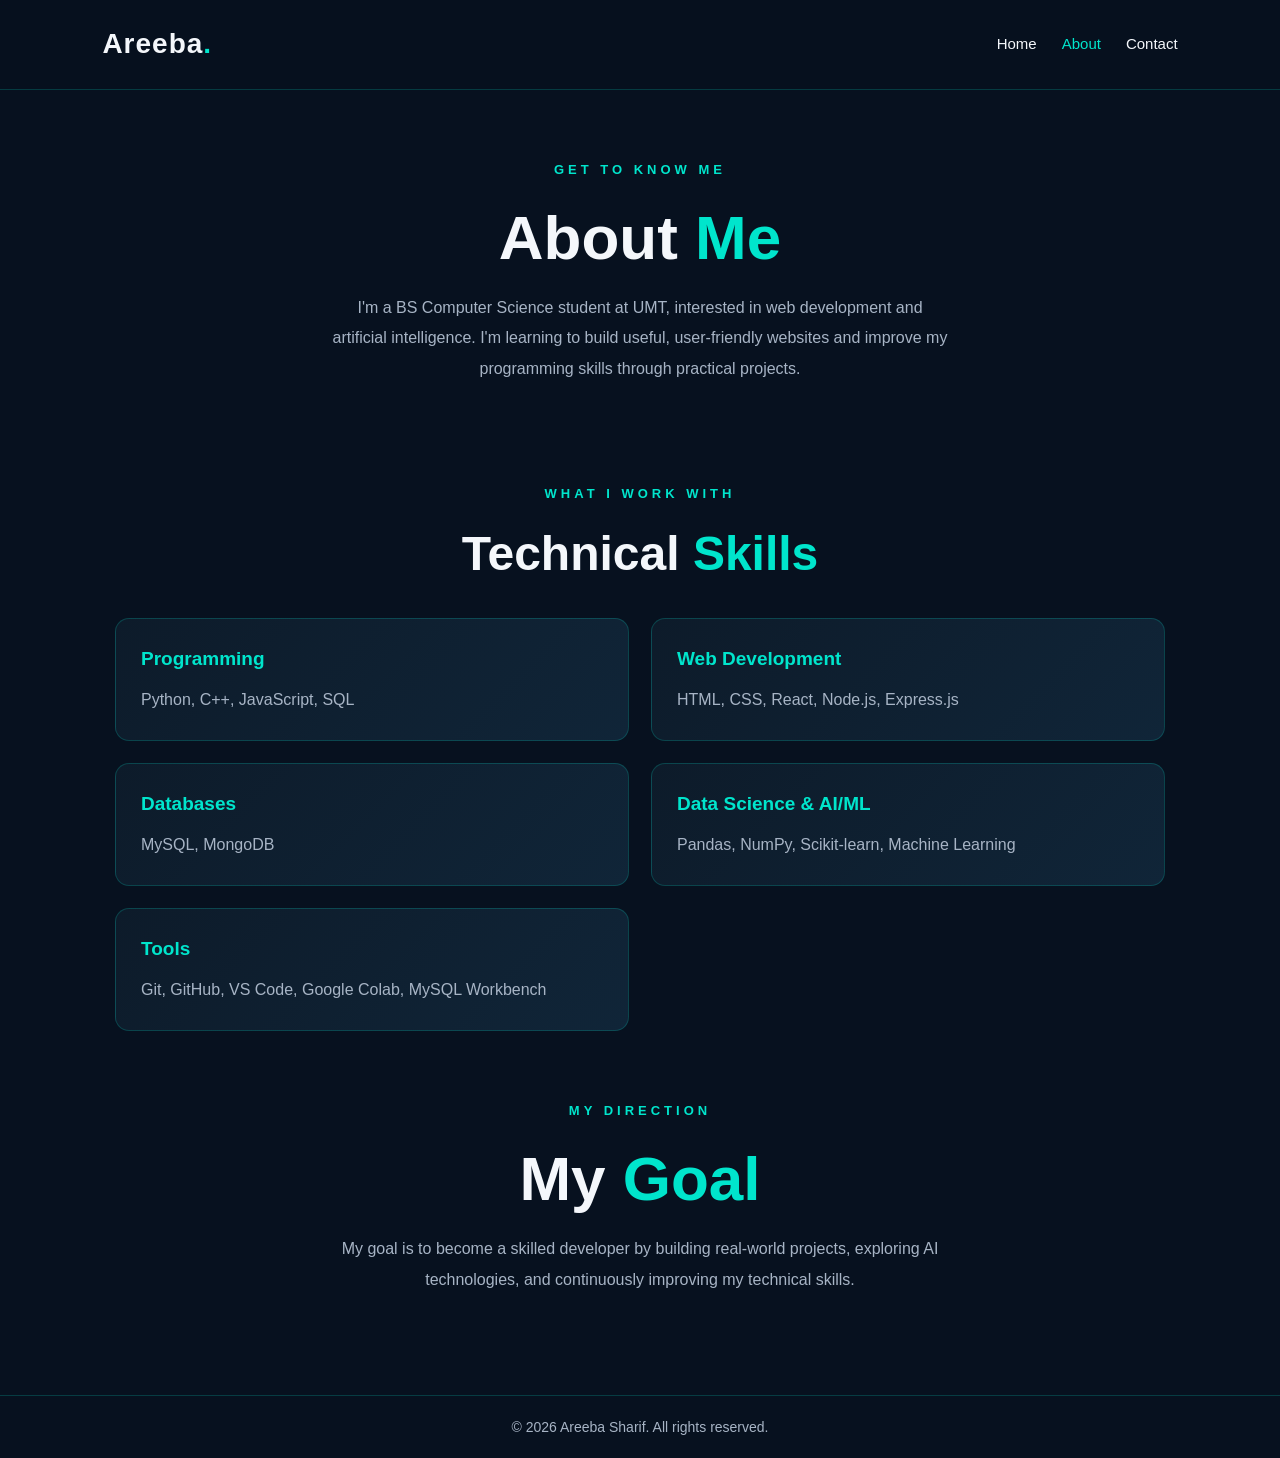
==== about.html @ 6294e9df "Complete Week 1 portfolio tasks" ====
<!DOCTYPE html>
<html lang="en">
<head>
    <meta charset="UTF-8">
    <meta name="viewport" content="width=device-width, initial-scale=1.0">
    <meta name="description" content="Learn about Areeba Sharif, her technical skills, and her goals.">
    <title>About Me | Areeba Sharif</title>
    <link rel="stylesheet" href="css/style.css">
</head>
<body>

    <header>
        <h1 class="logo">Areeba<span>.</span></h1>

        <nav>
            <a href="index.html">Home</a>
            <a href="about.html">About</a>
            <a href="contact.html">Contact</a>
        </nav>
    </header>

    <main>
        <section class="hero">
            <p class="welcome">GET TO KNOW ME</p>
            <h2>About <span>Me</span></h2>

            <p class="intro">
                I'm a BS Computer Science student at UMT,
                interested in web development and artificial intelligence.
                I'm learning to build useful, user-friendly websites
                and improve my programming skills through practical projects.
            </p>
        </section>

        <section class="skills-section">
            <p class="welcome">WHAT I WORK WITH</p>
            <h2>Technical <span>Skills</span></h2>

            <div class="skills-grid">

                <div class="skill-card">
                    <h3>Programming</h3>
                    <p>Python, C++, JavaScript, SQL</p>
                </div>

                <div class="skill-card">
                    <h3>Web Development</h3>
                    <p>HTML, CSS, React, Node.js, Express.js</p>
                </div>

                <div class="skill-card">
                    <h3>Databases</h3>
                    <p>MySQL, MongoDB</p>
                </div>

                <div class="skill-card">
                    <h3>Data Science &amp; AI/ML</h3>
                    <p>Pandas, NumPy, Scikit-learn, Machine Learning</p>
                </div>

                <div class="skill-card">
                    <h3>Tools</h3>
                    <p>Git, GitHub, VS Code, Google Colab, MySQL Workbench</p>
                </div>

            </div>
        </section>

        <section class="hero">
            <p class="welcome">MY DIRECTION</p>
            <h2>My <span>Goal</span></h2>

            <p class="intro">
                My goal is to become a skilled developer by building
                real-world projects, exploring AI technologies,
                and continuously improving my technical skills.
            </p>
        </section>
    </main>

    <footer>
        <p>&copy; 2026 Areeba Sharif. All rights reserved.</p>
    </footer>

    <script src="js/script.js"></script>
</body>
</html>
---- css/style.css ----
:root {
    --bg: #07111f;
    --panel: #0d1b2a;
    --panel-light: #102538;
    --teal: #00e5cc;
    --white: #f4f7fb;
    --muted: #a7b4c5;
    --border: rgba(0, 229, 204, 0.2);
}

* {
    margin: 0;
    padding: 0;
    box-sizing: border-box;
}

html {
    scroll-behavior: smooth;
}

body {
    font-family: Arial, sans-serif;
    background: var(--bg);
    color: var(--white);
    min-height: 100vh;
    display: flex;
    flex-direction: column;
    line-height: 1.6;
    overflow-x: hidden;
}

/* ========================================
   2. NAVIGATION HEADER
======================================== */

header {
    display: flex;
    justify-content: space-between;
    align-items: center;
    padding: 22px 8%;
    border-bottom: 1px solid var(--border);
    background: rgba(7, 17, 31, 0.95);
    position: relative;
    z-index: 10;
}

.logo {
    font-size: 28px;
    font-weight: bold;
    letter-spacing: 1px;
}

.logo span,
.hero h2 span,
.skills-section h2 span {
    color: var(--teal);
}

nav {
    display: flex;
    align-items: center;
    gap: 25px;
}

nav a {
    color: var(--white);
    text-decoration: none;
    font-size: 15px;
    transition: color 0.3s ease;
}

nav a:hover,
nav a:focus-visible {
    color: var(--teal);
}

/* ========================================
   3. MAIN PAGE LAYOUT
======================================== */

main {
    flex: 1;
    width: 100%;
    display: flex;
    flex-direction: column;
    align-items: center;
    gap: 40px;
    padding: 70px 8%;
}

/* ========================================
   4. HERO AND INTRODUCTION
======================================== */

.hero {
    width: 100%;
    max-width: 800px;
    text-align: center;
    animation: fadeUp 1s ease both;
}

.welcome {
    color: var(--teal);
    letter-spacing: 4px;
    font-size: 13px;
    font-weight: bold;
    margin-bottom: 20px;
}

.hero h2 {
    font-size: clamp(36px, 6vw, 62px);
    line-height: 1.2;
    margin-bottom: 18px;
}

.hero h3 {
    font-size: clamp(18px, 3vw, 25px);
    color: var(--muted);
    margin-bottom: 20px;
}

.intro {
    color: var(--muted);
    max-width: 620px;
    margin: 0 auto 30px;
    line-height: 1.9;
}

/* ========================================
   5. BUTTONS AND GLOW EFFECT
======================================== */

.hero-buttons {
    display: flex;
    justify-content: center;
    flex-wrap: wrap;
    gap: 15px;
}

.btn {
    display: inline-block;
    padding: 12px 24px;
    border-radius: 8px;
    background: var(--teal);
    color: var(--bg);
    font-weight: bold;
    text-decoration: none;
    border: 1px solid var(--teal);
    transition:
        transform 0.3s ease,
        box-shadow 0.3s ease,
        background 0.3s ease;
}

.btn:hover {
    transform: translateY(-4px);
    box-shadow: 0 0 22px rgba(0, 229, 204, 0.35);
}

.btn.secondary {
    background: transparent;
    color: var(--teal);
}

.btn.secondary:hover {
    background: var(--teal);
    color: var(--bg);
}

/* ========================================
   6. TECHNICAL SKILLS SECTION
======================================== */

.skills-section {
    width: 100%;
    max-width: 1050px;
    margin: 0 auto;
    padding: 30px 0;
    text-align: center;
    animation: fadeUp 0.8s ease both;
}

.skills-section h2 {
    font-size: clamp(32px, 5vw, 48px);
    line-height: 1.2;
    margin-bottom: 35px;
}

.skills-grid {
    display: grid;
    grid-template-columns: repeat(2, minmax(0, 1fr));
    gap: 22px;
    text-align: left;
}

.skill-card {
    background: linear-gradient(
        135deg,
        var(--panel),
        var(--panel-light)
    );
    border: 1px solid var(--border);
    border-radius: 14px;
    padding: 25px;
    transition:
        transform 0.3s ease,
        box-shadow 0.3s ease,
        border-color 0.3s ease;
}

.skill-card h3 {
    color: var(--teal);
    margin-bottom: 12px;
    font-size: 19px;
}

.skill-card p {
    color: var(--muted);
    line-height: 1.8;
}

.skill-card:hover {
    transform: translateY(-6px);
    border-color: var(--teal);
    box-shadow: 0 0 22px rgba(0, 229, 204, 0.15);
}

/* ========================================
   7. FOOTER
======================================== */

footer {
    text-align: center;
    padding: 20px;
    color: var(--muted);
    border-top: 1px solid var(--border);
    font-size: 14px;
}

/* ========================================
   8. ANIMATIONS
======================================== */

@keyframes fadeUp {
    from {
        opacity: 0;
        transform: translateY(25px);
    }

    to {
        opacity: 1;
        transform: translateY(0);
    }
}

@keyframes glow {
    0%,
    100% {
        box-shadow: 0 0 5px rgba(0, 229, 204, 0.1);
    }

    50% {
        box-shadow: 0 0 18px rgba(0, 229, 204, 0.2);
    }
}

/* ========================================
   9. TABLET RESPONSIVENESS
======================================== */

@media (max-width: 900px) {
    header {
        padding: 20px 5%;
    }

    main {
        padding: 55px 5%;
    }

    .skills-grid {
        gap: 16px;
    }

    .skill-card {
        padding: 22px;
    }
}

/* ========================================
   10. MOBILE RESPONSIVENESS
======================================== */

@media (max-width: 600px) {
    header {
        flex-direction: column;
        gap: 15px;
        padding: 20px;
    }

    nav {
        gap: 18px;
        flex-wrap: wrap;
        justify-content: center;
    }

    nav a {
        font-size: 14px;
    }

    main {
        padding: 45px 20px;
        gap: 25px;
    }

    .hero h2 {
        font-size: 36px;
    }

    .welcome {
        font-size: 11px;
        letter-spacing: 3px;
    }

    .skills-grid {
        grid-template-columns: 1fr;
    }

    .skill-card {
        padding: 20px;
    }

    .hero-buttons {
        flex-direction: column;
        align-items: stretch;
    }

    .btn {
        text-align: center;
    }
}

/* ========================================
   11. ACCESSIBILITY
======================================== */

@media (prefers-reduced-motion: reduce) {
    *,
    *::before,
    *::after {
        scroll-behavior: auto !important;
        animation-duration: 0.01ms !important;
        animation-iteration-count: 1 !important;
        transition-duration: 0.01ms !important;
    }
}
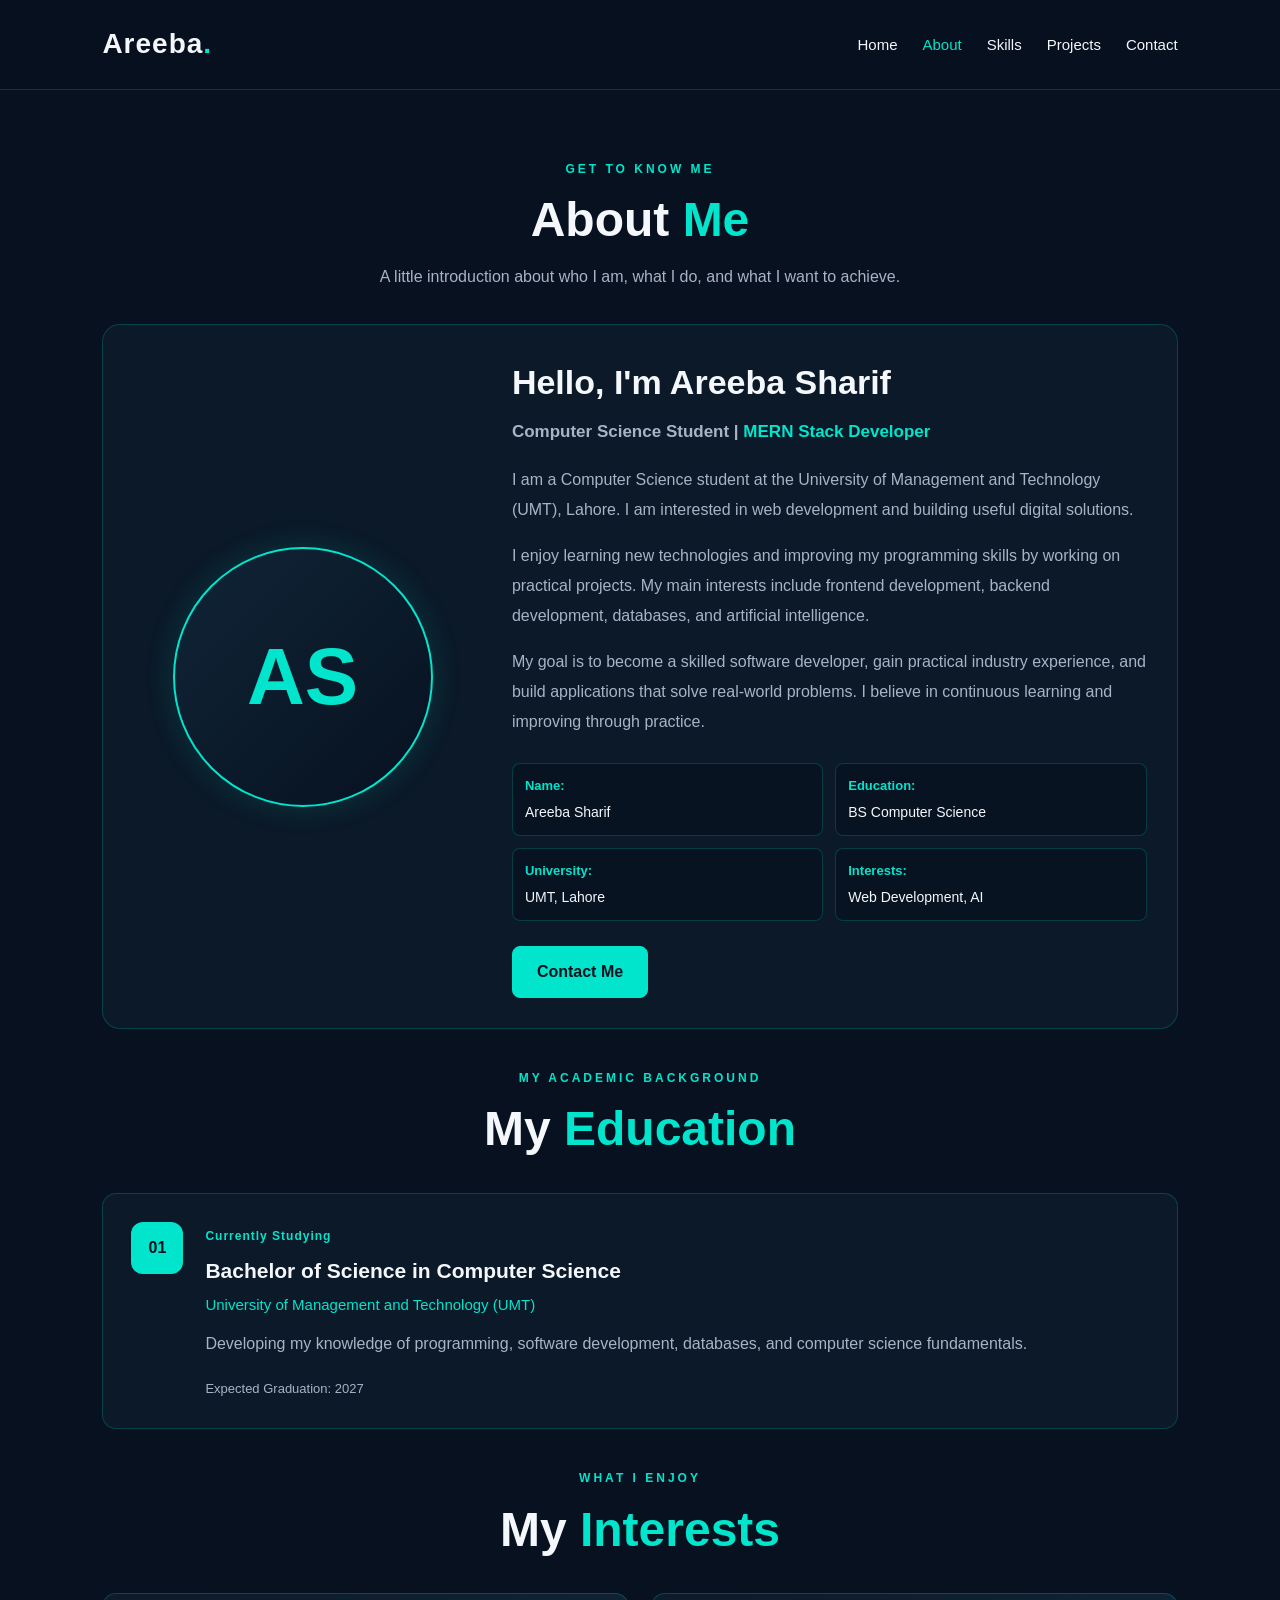
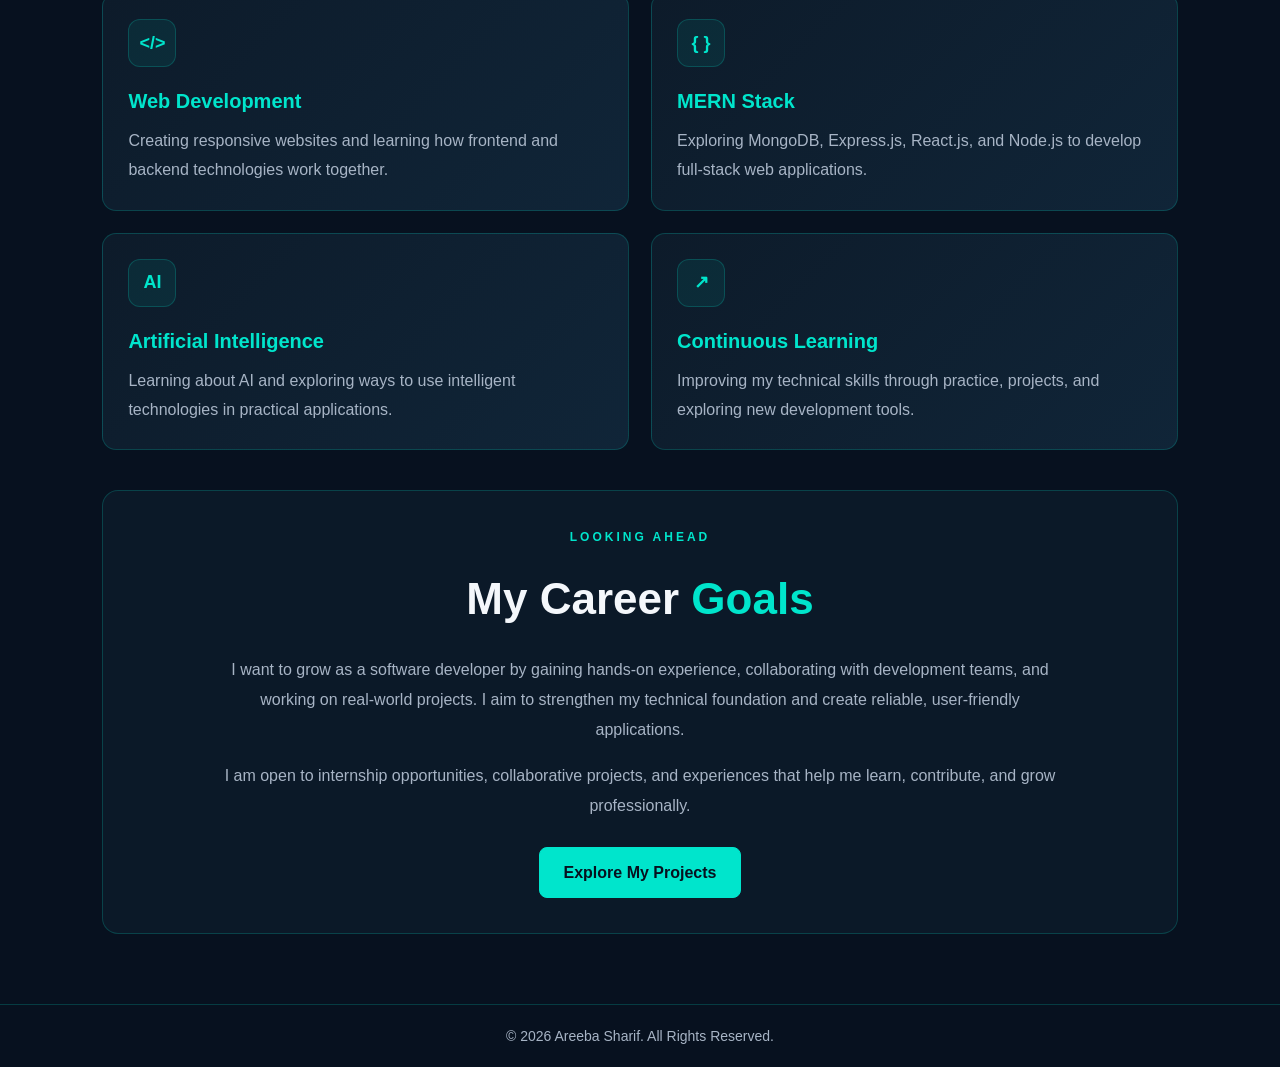
==== commit 12d0002c: "Complete Week 2 HTML and CSS development" ====
--- a/about.html
+++ b/about.html
@@ -1,87 +1,223 @@
 <!DOCTYPE html>
 <html lang="en">
+
 <head>
     <meta charset="UTF-8">
     <meta name="viewport" content="width=device-width, initial-scale=1.0">
-    <meta name="description" content="Learn about Areeba Sharif, her technical skills, and her goals.">
+
+    <meta name="description"
+        content="Learn more about Areeba Sharif, a Computer Science student interested in web development, MERN stack development, and artificial intelligence.">
+
     <title>About Me | Areeba Sharif</title>
+
     <link rel="stylesheet" href="css/style.css">
+    <link rel="stylesheet" href="css/chatbot.css">
 </head>
+
 <body>
 
-    <header>
-        <h1 class="logo">Areeba<span>.</span></h1>
-
-        <nav>
-            <a href="index.html">Home</a>
-            <a href="about.html">About</a>
-            <a href="contact.html">Contact</a>
+    <!-- Navigation -->
+    <header class="header">
+        <nav class="navbar">
+            <a href="index.html" class="logo">Areeba<span>.</span></a>
+
+            <ul class="nav-links">
+                <li><a href="index.html">Home</a></li>
+                <li><a href="about.html" class="active">About</a></li>
+                <li><a href="skills.html">Skills</a></li>
+                <li><a href="projects.html">Projects</a></li>
+                <li><a href="contact.html">Contact</a></li>
+            </ul>
         </nav>
     </header>
 
+    <!-- About Section -->
     <main>
-        <section class="hero">
-            <p class="welcome">GET TO KNOW ME</p>
-            <h2>About <span>Me</span></h2>
-
-            <p class="intro">
-                I'm a BS Computer Science student at UMT,
-                interested in web development and artificial intelligence.
-                I'm learning to build useful, user-friendly websites
-                and improve my programming skills through practical projects.
-            </p>
-        </section>
-
-        <section class="skills-section">
-            <p class="welcome">WHAT I WORK WITH</p>
-            <h2>Technical <span>Skills</span></h2>
-
-            <div class="skills-grid">
-
-                <div class="skill-card">
-                    <h3>Programming</h3>
-                    <p>Python, C++, JavaScript, SQL</p>
-                </div>
-
-                <div class="skill-card">
+        <section class="about-section">
+
+            <div class="section-heading">
+                <p class="section-subtitle">GET TO KNOW ME</p>
+                <h1>About <span>Me</span></h1>
+                <p>
+                    A little introduction about who I am,
+                    what I do, and what I want to achieve.
+                </p>
+            </div>
+
+            <div class="about-container">
+
+                <!-- Profile -->
+                <div class="about-image">
+                    <div class="profile-placeholder">
+                        <span>AS</span>
+                    </div>
+                </div>
+
+                <!-- Introduction -->
+                <div class="about-content">
+                    <h2>Hello, I'm Areeba Sharif</h2>
+
+                    <h3>
+                        Computer Science Student |
+                        <span>MERN Stack Developer</span>
+                    </h3>
+
+                    <p>
+                        I am a Computer Science student at the University
+                        of Management and Technology (UMT), Lahore.
+                        I am interested in web development and building
+                        useful digital solutions.
+                    </p>
+
+                    <p>
+                        I enjoy learning new technologies and improving
+                        my programming skills by working on practical
+                        projects. My main interests include frontend
+                        development, backend development, databases,
+                        and artificial intelligence.
+                    </p>
+
+                    <p>
+                        My goal is to become a skilled software developer,
+                        gain practical industry experience, and build
+                        applications that solve real-world problems.
+                        I believe in continuous learning and improving
+                        through practice.
+                    </p>
+
+                    <div class="about-details">
+                        <div class="detail-item">
+                            <strong>Name:</strong>
+                            <span>Areeba Sharif</span>
+                        </div>
+
+                        <div class="detail-item">
+                            <strong>Education:</strong>
+                            <span>BS Computer Science</span>
+                        </div>
+
+                        <div class="detail-item">
+                            <strong>University:</strong>
+                            <span>UMT, Lahore</span>
+                        </div>
+
+                        <div class="detail-item">
+                            <strong>Interests:</strong>
+                            <span>Web Development, AI</span>
+                        </div>
+                    </div>
+
+                    <a href="contact.html" class="btn">Contact Me</a>
+                </div>
+
+            </div>
+        </section>
+
+        <!-- Education -->
+        <section class="education-section">
+            <div class="section-heading">
+                <p class="section-subtitle">MY ACADEMIC BACKGROUND</p>
+                <h2>My <span>Education</span></h2>
+            </div>
+
+            <div class="education-card">
+                <div class="education-icon">01</div>
+
+                <div class="education-content">
+                    <span class="education-status">Currently Studying</span>
+                    <h3>Bachelor of Science in Computer Science</h3>
+                    <h4>University of Management and Technology (UMT)</h4>
+                    <p>
+                        Developing my knowledge of programming,
+                        software development, databases, and computer
+                        science fundamentals.
+                    </p>
+                    <span class="education-date">Expected Graduation: 2027</span>
+                </div>
+            </div>
+        </section>
+
+        <!-- Interests -->
+        <section class="interests-section">
+            <div class="section-heading">
+                <p class="section-subtitle">WHAT I ENJOY</p>
+                <h2>My <span>Interests</span></h2>
+            </div>
+
+            <div class="interests-grid">
+
+                <div class="interest-card">
+                    <div class="interest-icon">&lt;/&gt;</div>
                     <h3>Web Development</h3>
-                    <p>HTML, CSS, React, Node.js, Express.js</p>
-                </div>
-
-                <div class="skill-card">
-                    <h3>Databases</h3>
-                    <p>MySQL, MongoDB</p>
-                </div>
-
-                <div class="skill-card">
-                    <h3>Data Science &amp; AI/ML</h3>
-                    <p>Pandas, NumPy, Scikit-learn, Machine Learning</p>
-                </div>
-
-                <div class="skill-card">
-                    <h3>Tools</h3>
-                    <p>Git, GitHub, VS Code, Google Colab, MySQL Workbench</p>
-                </div>
-
-            </div>
-        </section>
-
-        <section class="hero">
-            <p class="welcome">MY DIRECTION</p>
-            <h2>My <span>Goal</span></h2>
-
-            <p class="intro">
-                My goal is to become a skilled developer by building
-                real-world projects, exploring AI technologies,
-                and continuously improving my technical skills.
-            </p>
-        </section>
+                    <p>
+                        Creating responsive websites and learning
+                        how frontend and backend technologies work together.
+                    </p>
+                </div>
+
+                <div class="interest-card">
+                    <div class="interest-icon">{ }</div>
+                    <h3>MERN Stack</h3>
+                    <p>
+                        Exploring MongoDB, Express.js, React.js, and
+                        Node.js to develop full-stack web applications.
+                    </p>
+                </div>
+
+                <div class="interest-card">
+                    <div class="interest-icon">AI</div>
+                    <h3>Artificial Intelligence</h3>
+                    <p>
+                        Learning about AI and exploring ways to use
+                        intelligent technologies in practical applications.
+                    </p>
+                </div>
+
+                <div class="interest-card">
+                    <div class="interest-icon">↗</div>
+                    <h3>Continuous Learning</h3>
+                    <p>
+                        Improving my technical skills through practice,
+                        projects, and exploring new development tools.
+                    </p>
+                </div>
+
+            </div>
+        </section>
+
+        <!-- Career Goals -->
+        <section class="goals-section">
+            <div class="goals-content">
+                <p class="section-subtitle">LOOKING AHEAD</p>
+                <h2>My Career <span>Goals</span></h2>
+
+                <p>
+                    I want to grow as a software developer by gaining
+                    hands-on experience, collaborating with development
+                    teams, and working on real-world projects. I aim
+                    to strengthen my technical foundation and create
+                    reliable, user-friendly applications.
+                </p>
+
+                <p>
+                    I am open to internship opportunities, collaborative
+                    projects, and experiences that help me learn,
+                    contribute, and grow professionally.
+                </p>
+
+                <a href="projects.html" class="btn">Explore My Projects</a>
+            </div>
+        </section>
+
     </main>
 
-    <footer>
-        <p>&copy; 2026 Areeba Sharif. All rights reserved.</p>
+    <!-- Footer -->
+    <footer class="footer">
+        <p>
+            &copy; 2026 Areeba Sharif.
+            All Rights Reserved.
+        </p>
     </footer>
 
-    <script src="js/script.js"></script>
 </body>
-</html>+</html>
--- a/css/style.css
+++ b/css/style.css
@@ -1,4 +1,6 @@
-
+/* ========================================
+   1. THEME AND GLOBAL SETTINGS
+======================================== */
 
 :root {
     --bg: #07111f;
@@ -8,6 +10,7 @@
     --white: #f4f7fb;
     --muted: #a7b4c5;
     --border: rgba(0, 229, 204, 0.2);
+    --shadow: 0 0 22px rgba(0, 229, 204, 0.15);
 }
 
 * {
@@ -21,64 +24,29 @@
 }
 
 body {
-    font-family: Arial, sans-serif;
-    background: var(--bg);
-    color: var(--white);
     min-height: 100vh;
     display: flex;
     flex-direction: column;
+    overflow-x: hidden;
+    font-family: Arial, sans-serif;
     line-height: 1.6;
-    overflow-x: hidden;
-}
-
-/* ========================================
-   2. NAVIGATION HEADER
-======================================== */
-
-header {
-    display: flex;
-    justify-content: space-between;
-    align-items: center;
-    padding: 22px 8%;
-    border-bottom: 1px solid var(--border);
-    background: rgba(7, 17, 31, 0.95);
-    position: relative;
-    z-index: 10;
-}
-
-.logo {
-    font-size: 28px;
-    font-weight: bold;
-    letter-spacing: 1px;
-}
-
-.logo span,
-.hero h2 span,
-.skills-section h2 span {
-    color: var(--teal);
-}
-
-nav {
-    display: flex;
-    align-items: center;
-    gap: 25px;
-}
-
-nav a {
+    background: var(--bg);
     color: var(--white);
-    text-decoration: none;
-    font-size: 15px;
-    transition: color 0.3s ease;
-}
-
-nav a:hover,
-nav a:focus-visible {
-    color: var(--teal);
-}
-
-/* ========================================
-   3. MAIN PAGE LAYOUT
-======================================== */
+}
+
+img {
+    max-width: 100%;
+}
+
+a {
+    outline-offset: 4px;
+}
+
+button,
+input,
+textarea {
+    font: inherit;
+}
 
 main {
     flex: 1;
@@ -90,50 +58,184 @@
     padding: 70px 8%;
 }
 
+section {
+    scroll-margin-top: 25px;
+}
+
 /* ========================================
-   4. HERO AND INTRODUCTION
+   2. HEADER AND NAVIGATION
+   Supports both direct nav links and
+   .navbar / .nav-links markup
 ======================================== */
 
+header,
+.header {
+    position: relative;
+    z-index: 10;
+    display: flex;
+    align-items: center;
+    justify-content: space-between;
+    gap: 20px;
+    padding: 22px 8%;
+    background: rgba(7, 17, 31, 0.96);
+    border-bottom: 1px solid var(--border);
+}
+
+.navbar {
+    width: 100%;
+    display: flex;
+    align-items: center;
+    justify-content: space-between;
+    gap: 20px;
+}
+
+.logo {
+    color: var(--white);
+    font-size: 28px;
+    font-weight: bold;
+    letter-spacing: 1px;
+    text-decoration: none;
+    white-space: nowrap;
+}
+
+.logo span {
+    color: var(--teal);
+}
+
+nav,
+.nav-links {
+    display: flex;
+    align-items: center;
+    gap: 25px;
+}
+
+.nav-links {
+    flex-wrap: wrap;
+    list-style: none;
+}
+
+nav a,
+.nav-links a {
+    color: var(--white);
+    text-decoration: none;
+    font-size: 15px;
+    transition: color 0.3s ease;
+}
+
+nav a:hover,
+nav a:focus-visible,
+.nav-links a:hover,
+.nav-links a:focus-visible,
+.nav-links a.active {
+    color: var(--teal);
+}
+
+/* ========================================
+   3. HERO SECTION
+======================================== */
+
 .hero {
+    position: relative;
+    isolation: isolate;
     width: 100%;
-    max-width: 800px;
+    max-width: 1100px;
+    min-height: 480px;
+    display: flex;
+    flex-direction: column;
+    align-items: center;
+    justify-content: center;
+    padding: 60px 30px;
     text-align: center;
-    animation: fadeUp 1s ease both;
+    border-radius: 16px;
+    overflow: hidden;
+    background-color: var(--bg);
+    background-image:
+        linear-gradient(
+            90deg,
+            rgba(7, 17, 31, 0.92) 0%,
+            rgba(7, 17, 31, 0.76) 55%,
+            rgba(7, 17, 31, 0.58) 100%
+        ),
+        url("../images/hero-bg.png");
+    background-size: cover;
+    background-position: center;
+    background-repeat: no-repeat;
+    animation: fadeUp 0.8s ease both;
+}
+
+.hero-content {
+    position: relative;
+    z-index: 1;
+    width: 100%;
+    max-width: 750px;
+}
+
+.hero-text {
+    width: 100%;
+    max-width: 700px;
 }
 
 .welcome {
     color: var(--teal);
-    letter-spacing: 4px;
     font-size: 13px;
     font-weight: bold;
-    margin-bottom: 20px;
-}
-
+    letter-spacing: 4px;
+    margin-bottom: 18px;
+}
+
+.hero h1,
 .hero h2 {
+    color: var(--white);
     font-size: clamp(36px, 6vw, 62px);
     line-height: 1.2;
     margin-bottom: 18px;
 }
 
+.hero h1 span,
+.hero h2 span,
+.home-section h2 span,
+.skills-section h2 span,
+.projects-section h1 span,
+.projects-section h2 span,
+.contact-preview h2 span,
+.contact-section h1 span,
+.section-heading h1 span,
+.section-heading h2 span,
+.goals-content h2 span {
+    color: var(--teal);
+}
+
 .hero h3 {
+    color: var(--muted);
     font-size: clamp(18px, 3vw, 25px);
+    margin-bottom: 20px;
+}
+
+.hero p,
+.hero .intro {
+    max-width: 650px;
+    margin: 0 auto 28px;
     color: var(--muted);
-    margin-bottom: 20px;
-}
-
-.intro {
-    color: var(--muted);
-    max-width: 620px;
-    margin: 0 auto 30px;
     line-height: 1.9;
 }
 
+.hero .hero-buttons {
+    justify-content: center;
+    margin-top: 20px;
+}
+
+.hero-content,
+.hero-text {
+    overflow-wrap: anywhere;
+}
+
 /* ========================================
-   5. BUTTONS AND GLOW EFFECT
+   4. BUTTONS
 ======================================== */
 
 .hero-buttons {
     display: flex;
+    align-items: center;
     justify-content: center;
     flex-wrap: wrap;
     gap: 15px;
@@ -142,20 +244,24 @@
 .btn {
     display: inline-block;
     padding: 12px 24px;
+    border: 1px solid var(--teal);
     border-radius: 8px;
     background: var(--teal);
     color: var(--bg);
     font-weight: bold;
+    text-align: center;
     text-decoration: none;
-    border: 1px solid var(--teal);
+    cursor: pointer;
     transition:
         transform 0.3s ease,
         box-shadow 0.3s ease,
-        background 0.3s ease;
-}
-
-.btn:hover {
-    transform: translateY(-4px);
+        background 0.3s ease,
+        color 0.3s ease;
+}
+
+.btn:hover,
+.btn:focus-visible {
+    transform: translateY(-3px);
     box-shadow: 0 0 22px rgba(0, 229, 204, 0.35);
 }
 
@@ -164,28 +270,112 @@
     color: var(--teal);
 }
 
-.btn.secondary:hover {
+.btn.secondary:hover,
+.btn.secondary:focus-visible {
     background: var(--teal);
     color: var(--bg);
 }
 
 /* ========================================
-   6. TECHNICAL SKILLS SECTION
+   5. HOME PAGE / FEATURED SKILLS
 ======================================== */
 
+.home-section,
+.skills-section,
+.projects-section,
+.contact-preview,
+.contact-section,
+.about-section,
+.education-section,
+.interests-section,
+.goals-section {
+    width: 100%;
+    max-width: 1100px;
+    margin: 0 auto;
+    animation: fadeUp 0.8s ease both;
+}
+
+.home-section,
 .skills-section {
-    width: 100%;
-    max-width: 1050px;
-    margin: 0 auto;
-    padding: 30px 0;
+    padding: 35px 0;
     text-align: center;
-    animation: fadeUp 0.8s ease both;
-}
-
+}
+
+.home-section h2,
 .skills-section h2 {
-    font-size: clamp(32px, 5vw, 48px);
+    font-size: clamp(30px, 5vw, 46px);
     line-height: 1.2;
-    margin-bottom: 35px;
+    margin-bottom: 30px;
+}
+
+.home-grid {
+    display: grid;
+    grid-template-columns: repeat(3, minmax(0, 1fr));
+    gap: 22px;
+    text-align: left;
+}
+
+.home-card,
+.skill-card,
+.interest-card {
+    padding: 25px;
+    border: 1px solid var(--border);
+    border-radius: 14px;
+    background: linear-gradient(135deg, var(--panel), var(--panel-light));
+    transition:
+        transform 0.3s ease,
+        border-color 0.3s ease,
+        box-shadow 0.3s ease;
+}
+
+.home-card:hover,
+.skill-card:hover,
+.interest-card:hover {
+    transform: translateY(-6px);
+    border-color: var(--teal);
+    box-shadow: var(--shadow);
+}
+
+.home-card h3,
+.skill-card h3,
+.interest-card h3 {
+    color: var(--teal);
+    font-size: 20px;
+    margin-bottom: 12px;
+}
+
+.home-card p,
+.skill-card p,
+.interest-card p {
+    color: var(--muted);
+    line-height: 1.8;
+}
+
+.home-card .project-tech,
+.skill-card .project-tech {
+    display: inline-block;
+    margin-top: 18px;
+    padding: 8px 12px;
+    border: 1px solid var(--border);
+    border-radius: 8px;
+    background: rgba(0, 229, 204, 0.08);
+    color: var(--teal);
+    font-size: 13px;
+    line-height: 1.8;
+}
+
+/* ========================================
+   6. SKILLS PAGE
+======================================== */
+
+.skills-section > .welcome {
+    margin-bottom: 15px;
+}
+
+.skills-section > .intro {
+    max-width: 700px;
+    margin: 0 auto 35px;
+    color: var(--muted);
 }
 
 .skills-grid {
@@ -195,52 +385,547 @@
     text-align: left;
 }
 
-.skill-card {
-    background: linear-gradient(
-        135deg,
-        var(--panel),
-        var(--panel-light)
-    );
+.skill-card h3 {
+    font-size: 19px;
+}
+
+/* ========================================
+   7. PROJECTS PAGE
+======================================== */
+
+.projects-section {
+    padding: 45px 0;
+    text-align: center;
+}
+
+.projects-section h1,
+.projects-section h2 {
+    color: var(--white);
+    font-size: clamp(32px, 5vw, 48px);
+    line-height: 1.2;
+    margin-bottom: 20px;
+}
+
+.projects-intro,
+.projects-section > .intro {
+    max-width: 700px;
+    margin: 0 auto 40px;
+    color: var(--muted);
+    line-height: 1.8;
+}
+
+.projects-grid {
+    display: grid;
+    grid-template-columns: repeat(2, minmax(0, 1fr));
+    gap: 25px;
+    text-align: left;
+}
+
+.project-card {
+    position: relative;
+    padding: 28px;
+    overflow: hidden;
     border: 1px solid var(--border);
-    border-radius: 14px;
-    padding: 25px;
+    border-radius: 16px;
+    background: linear-gradient(135deg, var(--panel), var(--panel-light));
     transition:
         transform 0.3s ease,
         box-shadow 0.3s ease,
         border-color 0.3s ease;
 }
 
-.skill-card h3 {
-    color: var(--teal);
-    margin-bottom: 12px;
-    font-size: 19px;
-}
-
-.skill-card p {
+.project-card:hover {
+    transform: translateY(-6px);
+    border-color: var(--teal);
+    box-shadow: var(--shadow);
+}
+
+.project-number {
+    color: var(--teal);
+    font-size: 14px;
+    font-weight: bold;
+    letter-spacing: 2px;
+    margin-bottom: 15px;
+}
+
+.project-icon {
+    width: 55px;
+    height: 55px;
+    display: flex;
+    align-items: center;
+    justify-content: center;
+    margin-bottom: 22px;
+    border: 1px solid var(--border);
+    border-radius: 12px;
+    background: rgba(0, 229, 204, 0.1);
+}
+
+.project-icon span {
+    color: var(--teal);
+    font-size: 1.2rem;
+    font-weight: bold;
+}
+
+.project-card h2,
+.project-card h3,
+.project-content h2 {
+    color: var(--white);
+    font-size: 22px;
+    margin-bottom: 15px;
+}
+
+.project-card p,
+.project-content p {
     color: var(--muted);
     line-height: 1.8;
-}
-
-.skill-card:hover {
-    transform: translateY(-6px);
+    margin-bottom: 20px;
+}
+
+.project-tags,
+.project-tech {
+    display: flex;
+    flex-wrap: wrap;
+    gap: 8px;
+    margin-bottom: 22px;
+}
+
+.project-tags span,
+.project-tech span {
+    padding: 5px 10px;
+    border: 1px solid var(--border);
+    border-radius: 20px;
+    background: rgba(0, 229, 204, 0.08);
+    color: var(--teal);
+    font-size: 12px;
+}
+
+.project-link {
+    display: inline-block;
+    color: var(--teal);
+    font-weight: bold;
+    text-decoration: none;
+    transition: color 0.3s ease;
+}
+
+.project-link:hover,
+.project-link:focus-visible {
+    color: var(--white);
+}
+
+.project-status {
+    color: var(--teal) !important;
+    font-size: 0.9rem;
+}
+
+.projects-button {
+    margin-top: 30px;
+}
+
+/* ========================================
+   8. ABOUT PAGE
+======================================== */
+
+/* Use profile.jpg as a page background only when
+   the About page contains .profile-section. */
+body:has(.profile-section) {
+    position: relative;
+    isolation: isolate;
+    background: transparent;
+}
+
+body:has(.profile-section)::before {
+    content: "";
+    position: fixed;
+    inset: 0;
+    z-index: -1;
+    background:
+        linear-gradient(
+            rgba(7, 17, 31, 0.82),
+            rgba(7, 17, 31, 0.9)
+        ),
+        url("../images/profile.jpg") center / cover no-repeat;
+}
+
+body:has(.profile-section) header,
+body:has(.profile-section) main,
+body:has(.profile-section) footer {
+    background-color: transparent;
+}
+
+.section-heading {
+    width: 100%;
+    margin-bottom: 35px;
+    text-align: center;
+}
+
+.section-heading h1,
+.section-heading h2 {
+    font-size: clamp(32px, 5vw, 48px);
+    line-height: 1.2;
+    margin-bottom: 15px;
+}
+
+.section-heading p {
+    color: var(--muted);
+}
+
+.section-subtitle {
+    margin-bottom: 12px;
+    color: var(--teal) !important;
+    font-size: 12px;
+    font-weight: bold;
+    letter-spacing: 3px;
+}
+
+.about-container {
+    display: grid;
+    grid-template-columns: 0.8fr 1.5fr;
+    align-items: center;
+    gap: 40px;
+    padding: 30px;
+    border: 1px solid var(--border);
+    border-radius: 18px;
+    background: rgba(13, 27, 42, 0.9);
+}
+
+.about-image {
+    display: flex;
+    align-items: center;
+    justify-content: center;
+}
+
+.profile-placeholder {
+    width: 260px;
+    max-width: 100%;
+    aspect-ratio: 1;
+    display: flex;
+    align-items: center;
+    justify-content: center;
+    border: 2px solid var(--teal);
+    border-radius: 50%;
+    background: linear-gradient(135deg, var(--panel-light), var(--bg));
+    box-shadow: 0 0 30px rgba(0, 229, 204, 0.15);
+}
+
+.profile-placeholder span {
+    color: var(--teal);
+    font-size: 80px;
+    font-weight: bold;
+}
+
+.about-image img {
+    width: 260px;
+    max-width: 100%;
+    aspect-ratio: 1;
+    object-fit: cover;
+    border: 3px solid var(--teal);
+    border-radius: 50%;
+}
+
+.about-content h2 {
+    font-size: clamp(25px, 3vw, 34px);
+    margin-bottom: 8px;
+}
+
+.about-content h3 {
+    color: var(--muted);
+    font-size: 17px;
+    margin-bottom: 20px;
+}
+
+.about-content h3 span {
+    color: var(--teal);
+}
+
+.about-content p,
+.education-content p,
+.goals-content p {
+    color: var(--muted);
+    line-height: 1.9;
+    margin-bottom: 15px;
+}
+
+.about-details {
+    display: grid;
+    grid-template-columns: repeat(2, minmax(0, 1fr));
+    gap: 12px;
+    margin: 25px 0;
+}
+
+.detail-item {
+    display: flex;
+    flex-direction: column;
+    gap: 4px;
+    padding: 12px;
+    overflow-wrap: anywhere;
+    border: 1px solid var(--border);
+    border-radius: 8px;
+    background: rgba(7, 17, 31, 0.6);
+}
+
+.detail-item strong {
+    color: var(--teal);
+    font-size: 13px;
+}
+
+.detail-item span {
+    font-size: 14px;
+}
+
+.education-card {
+    display: flex;
+    align-items: flex-start;
+    gap: 22px;
+    padding: 28px;
+    border: 1px solid var(--border);
+    border-radius: 14px;
+    background: rgba(13, 27, 42, 0.92);
+    transition: transform 0.3s ease, border-color 0.3s ease;
+}
+
+.education-card:hover {
+    transform: translateY(-4px);
     border-color: var(--teal);
-    box-shadow: 0 0 22px rgba(0, 229, 204, 0.15);
+}
+
+.education-icon {
+    min-width: 52px;
+    height: 52px;
+    display: flex;
+    align-items: center;
+    justify-content: center;
+    border-radius: 12px;
+    background: var(--teal);
+    color: var(--bg);
+    font-weight: bold;
+}
+
+.education-status {
+    display: inline-block;
+    margin-bottom: 8px;
+    color: var(--teal);
+    font-size: 12px;
+    font-weight: bold;
+    letter-spacing: 1px;
+}
+
+.education-content h3 {
+    font-size: 21px;
+    margin-bottom: 6px;
+}
+
+.education-content h4 {
+    color: var(--teal);
+    font-size: 15px;
+    font-weight: normal;
+    margin-bottom: 12px;
+}
+
+.education-date {
+    color: var(--muted);
+    font-size: 13px;
+}
+
+.interests-grid {
+    display: grid;
+    grid-template-columns: repeat(2, minmax(0, 1fr));
+    gap: 22px;
+}
+
+.interest-icon {
+    width: 48px;
+    height: 48px;
+    display: flex;
+    align-items: center;
+    justify-content: center;
+    margin-bottom: 18px;
+    border: 1px solid var(--border);
+    border-radius: 12px;
+    background: rgba(0, 229, 204, 0.08);
+    color: var(--teal);
+    font-size: 18px;
+    font-weight: bold;
+}
+
+.interest-card h3 {
+    margin-bottom: 10px;
+}
+
+.goals-section {
+    padding: 35px;
+    border: 1px solid var(--border);
+    border-radius: 16px;
+    background: rgba(13, 27, 42, 0.92);
+}
+
+.goals-content {
+    max-width: 850px;
+    margin: 0 auto;
+    text-align: center;
+}
+
+.goals-content h2 {
+    font-size: clamp(30px, 5vw, 44px);
+    margin-bottom: 20px;
+}
+
+.goals-content ul {
+    margin-top: 15px;
+    padding-left: 25px;
+    text-align: left;
+}
+
+.goals-content li {
+    margin-bottom: 10px;
+}
+
+.goals-content .btn {
+    margin-top: 10px;
 }
 
 /* ========================================
-   7. FOOTER
+   9. CONTACT PAGE AND HOME CONTACT PREVIEW
 ======================================== */
 
+.contact-preview {
+    padding: 55px 0;
+    text-align: center;
+}
+
+.contact-preview h2 {
+    color: var(--white);
+    font-size: clamp(28px, 4vw, 36px);
+    margin-bottom: 15px;
+}
+
+.contact-preview p {
+    max-width: 650px;
+    margin: 0 auto 25px;
+    color: var(--muted);
+    line-height: 1.8;
+}
+
+.contact-section {
+    padding: 45px 0;
+}
+
+.contact-section > .welcome,
+.contact-section > h1,
+.contact-section > .intro {
+    text-align: center;
+}
+
+.contact-section h1 {
+    color: var(--white);
+    font-size: clamp(32px, 5vw, 42px);
+    margin-bottom: 18px;
+}
+
+.contact-section > .intro {
+    max-width: 650px;
+    margin: 0 auto 45px;
+    color: var(--muted);
+    line-height: 1.8;
+}
+
+.contact-container {
+    display: grid;
+    grid-template-columns: repeat(2, minmax(0, 1fr));
+    align-items: start;
+    gap: 30px;
+}
+
+.contact-info,
+.contact-form-container {
+    padding: 30px;
+    border: 1px solid var(--border);
+    border-radius: 16px;
+    background: var(--panel);
+}
+
+.contact-info h2,
+.contact-form-container h2 {
+    color: var(--white);
+    margin-bottom: 20px;
+}
+
+.contact-info > p {
+    color: var(--muted);
+    line-height: 1.8;
+    margin-bottom: 25px;
+}
+
+.contact-item {
+    margin-top: 24px;
+    overflow-wrap: anywhere;
+}
+
+.contact-item h3 {
+    color: var(--teal);
+    font-size: 1rem;
+    margin-bottom: 8px;
+}
+
+.contact-item a {
+    color: var(--muted);
+    text-decoration: none;
+}
+
+.contact-item a:hover,
+.contact-item a:focus-visible {
+    color: var(--teal);
+}
+
+.contact-form {
+    display: flex;
+    flex-direction: column;
+    gap: 12px;
+}
+
+.contact-form label {
+    color: var(--white);
+    font-size: 0.95rem;
+}
+
+.contact-form input,
+.contact-form textarea {
+    width: 100%;
+    padding: 13px 15px;
+    border: 1px solid var(--border);
+    border-radius: 8px;
+    outline: none;
+    background: var(--bg);
+    color: var(--white);
+}
+
+.contact-form input:focus,
+.contact-form textarea:focus {
+    border-color: var(--teal);
+    box-shadow: 0 0 0 2px rgba(0, 229, 204, 0.1);
+}
+
+.contact-form textarea {
+    resize: vertical;
+}
+
+.contact-form .btn {
+    margin-top: 10px;
+}
+
+/* ========================================
+   10. FOOTER
+======================================== */
+
 footer {
+    padding: 20px;
+    border-top: 1px solid var(--border);
+    color: var(--muted);
+    font-size: 14px;
     text-align: center;
-    padding: 20px;
-    color: var(--muted);
-    border-top: 1px solid var(--border);
-    font-size: 14px;
 }
 
 /* ========================================
-   8. ANIMATIONS
+   11. ANIMATIONS
 ======================================== */
 
 @keyframes fadeUp {
@@ -248,30 +933,81 @@
         opacity: 0;
         transform: translateY(25px);
     }
-
     to {
         opacity: 1;
         transform: translateY(0);
     }
 }
 
-@keyframes glow {
-    0%,
-    100% {
-        box-shadow: 0 0 5px rgba(0, 229, 204, 0.1);
-    }
-
+@keyframes heroFadeIn {
+    from { opacity: 0; }
+    to { opacity: 1; }
+}
+
+@keyframes heroSlideUp {
+    from {
+        opacity: 0;
+        transform: translateY(30px);
+    }
+    to {
+        opacity: 1;
+        transform: translateY(0);
+    }
+}
+
+@keyframes textGlow {
+    0%, 100% {
+        text-shadow: 0 0 4px rgba(0, 229, 204, 0.15);
+    }
     50% {
-        box-shadow: 0 0 18px rgba(0, 229, 204, 0.2);
-    }
+        text-shadow: 0 0 14px rgba(0, 229, 204, 0.55);
+    }
+}
+
+.hero .welcome {
+    animation: heroFadeIn 0.8s ease 0.2s both;
+}
+
+.hero h1,
+.hero h2 {
+    animation: heroSlideUp 0.9s ease 0.4s both;
+}
+
+.hero h2 {
+    animation-delay: 0.6s;
+}
+
+.hero h1 span {
+    animation: textGlow 2.5s ease-in-out infinite;
+}
+
+.hero h3 {
+    animation: heroSlideUp 0.9s ease 0.6s both;
+}
+
+.hero .intro {
+    animation: heroSlideUp 0.9s ease 0.8s both;
+}
+
+.hero .hero-buttons .btn {
+    animation: heroSlideUp 0.8s ease both;
+}
+
+.hero .hero-buttons .btn:nth-child(1) {
+    animation-delay: 1s;
+}
+
+.hero .hero-buttons .btn:nth-child(2) {
+    animation-delay: 1.2s;
 }
 
 /* ========================================
-   9. TABLET RESPONSIVENESS
+   12. TABLET RESPONSIVENESS
 ======================================== */
 
 @media (max-width: 900px) {
-    header {
+    header,
+    .header {
         padding: 20px 5%;
     }
 
@@ -279,6 +1015,10 @@
         padding: 55px 5%;
     }
 
+    .home-grid {
+        grid-template-columns: repeat(2, minmax(0, 1fr));
+    }
+
     .skills-grid {
         gap: 16px;
     }
@@ -286,36 +1026,65 @@
     .skill-card {
         padding: 22px;
     }
+
+    .about-container {
+        grid-template-columns: 1fr;
+        gap: 30px;
+    }
+
+    .about-image img,
+    .profile-placeholder {
+        width: 230px;
+    }
 }
 
 /* ========================================
-   10. MOBILE RESPONSIVENESS
+   13. MOBILE RESPONSIVENESS
 ======================================== */
 
 @media (max-width: 600px) {
-    header {
+    header,
+    .header {
         flex-direction: column;
         gap: 15px;
         padding: 20px;
     }
 
-    nav {
-        gap: 18px;
+    .navbar {
+        flex-direction: column;
+    }
+
+    nav,
+    .nav-links {
         flex-wrap: wrap;
         justify-content: center;
-    }
-
-    nav a {
+        gap: 14px;
+    }
+
+    nav a,
+    .nav-links a {
         font-size: 14px;
     }
 
     main {
+        gap: 25px;
         padding: 45px 20px;
-        gap: 25px;
-    }
-
+    }
+
+    .hero {
+        min-height: 450px;
+        padding: 45px 20px;
+        background-position: center;
+        border-radius: 12px;
+    }
+
+    .hero h1,
     .hero h2 {
-        font-size: 36px;
+        font-size: clamp(32px, 8vw, 42px);
+    }
+
+    .hero h3 {
+        font-size: 17px;
     }
 
     .welcome {
@@ -323,12 +1092,20 @@
         letter-spacing: 3px;
     }
 
-    .skills-grid {
+    .home-grid,
+    .skills-grid,
+    .projects-grid,
+    .interests-grid,
+    .about-details,
+    .contact-container {
         grid-template-columns: 1fr;
     }
 
-    .skill-card {
-        padding: 20px;
+    .home-card,
+    .skill-card,
+    .project-card,
+    .interest-card {
+        padding: 22px;
     }
 
     .hero-buttons {
@@ -336,13 +1113,51 @@
         align-items: stretch;
     }
 
+    .hero .hero-buttons {
+        align-items: stretch;
+    }
+
     .btn {
         text-align: center;
     }
+
+    .about-container {
+        padding: 22px;
+    }
+
+    .about-content h3 {
+        font-size: 15px;
+    }
+
+    .education-card {
+        flex-direction: column;
+        padding: 22px;
+    }
+
+    .education-content h3 {
+        font-size: 19px;
+    }
+
+    .goals-section {
+        padding: 25px 20px;
+    }
+
+    .projects-section {
+        padding: 35px 0;
+    }
+
+    .contact-section {
+        padding: 35px 0;
+    }
+
+    .contact-info,
+    .contact-form-container {
+        padding: 22px;
+    }
 }
 
 /* ========================================
-   11. ACCESSIBILITY
+   14. ACCESSIBILITY: REDUCED MOTION
 ======================================== */
 
 @media (prefers-reduced-motion: reduce) {
@@ -354,4 +1169,619 @@
         animation-iteration-count: 1 !important;
         transition-duration: 0.01ms !important;
     }
-}
+
+    .hero .welcome,
+    .hero h1,
+    .hero h2,
+    .hero h3,
+    .hero .intro,
+    .hero .hero-buttons .btn {
+        opacity: 1;
+        animation: none;
+        transform: none;
+    }
+}
+/* ========================================
+   SKILLS PAGE ANIMATIONS
+======================================== */
+
+/* Skills heading animation */
+.skills-section > .welcome {
+    animation: skillsFadeIn 0.7s ease both;
+}
+
+.skills-section > h2 {
+    animation: skillsSlideUp 0.8s ease 0.15s both;
+}
+
+.skills-section > .intro {
+    animation: skillsSlideUp 0.8s ease 0.3s both;
+}
+
+/* Skill cards appear one after another */
+.skills-grid .skill-card {
+    opacity: 0;
+    animation: skillsSlideUp 0.7s ease forwards;
+    transition:
+        transform 0.3s ease,
+        border-color 0.3s ease,
+        box-shadow 0.3s ease;
+}
+
+.skills-grid .skill-card:nth-child(1) {
+    animation-delay: 0.35s;
+}
+
+.skills-grid .skill-card:nth-child(2) {
+    animation-delay: 0.45s;
+}
+
+.skills-grid .skill-card:nth-child(3) {
+    animation-delay: 0.55s;
+}
+
+.skills-grid .skill-card:nth-child(4) {
+    animation-delay: 0.65s;
+}
+
+.skills-grid .skill-card:nth-child(5) {
+    animation-delay: 0.75s;
+}
+
+.skills-grid .skill-card:nth-child(6) {
+    animation-delay: 0.85s;
+}
+
+.skills-grid .skill-card:nth-child(7) {
+    animation-delay: 0.95s;
+}
+
+.skills-grid .skill-card:nth-child(8) {
+    animation-delay: 1.05s;
+}
+
+/* Teal glow on hover */
+.skills-grid .skill-card:hover {
+    transform: translateY(-8px);
+    border-color: var(--teal);
+    box-shadow: 0 0 25px rgba(0, 229, 204, 0.2);
+}
+
+/* Technology labels */
+.skill-card .project-tech {
+    transition:
+        background 0.3s ease,
+        border-color 0.3s ease;
+}
+
+.skill-card:hover .project-tech {
+    background: rgba(0, 229, 204, 0.13);
+    border-color: var(--teal);
+}
+
+/* Learning goals cards */
+.home-grid .home-card {
+    animation: skillsSlideUp 0.8s ease both;
+}
+
+.home-grid .home-card:nth-child(1) {
+    animation-delay: 0.15s;
+}
+
+.home-grid .home-card:nth-child(2) {
+    animation-delay: 0.3s;
+}
+
+.home-grid .home-card:nth-child(3) {
+    animation-delay: 0.45s;
+}
+
+/* Contact button */
+.contact-preview .btn {
+    transition:
+        transform 0.3s ease,
+        box-shadow 0.3s ease;
+}
+
+.contact-preview .btn:hover {
+    transform: translateY(-4px);
+    box-shadow: 0 0 22px rgba(0, 229, 204, 0.3);
+}
+
+/* Animation keyframes */
+@keyframes skillsFadeIn {
+    from {
+        opacity: 0;
+    }
+
+    to {
+        opacity: 1;
+    }
+}
+
+@keyframes skillsSlideUp {
+    from {
+        opacity: 0;
+        transform: translateY(25px);
+    }
+
+    to {
+        opacity: 1;
+        transform: translateY(0);
+    }
+}
+
+/* Accessibility: reduce motion if requested */
+@media (prefers-reduced-motion: reduce) {
+    .skills-section > .welcome,
+    .skills-section > h2,
+    .skills-section > .intro,
+    .skills-grid .skill-card,
+    .home-grid .home-card {
+        animation: none;
+        opacity: 1;
+        transform: none;
+    }
+}
+/* ========================================
+   ABOUT PAGE ANIMATIONS
+======================================== */
+
+/* Section headings fade in */
+.about-section .section-heading,
+.education-section .section-heading,
+.interests-section .section-heading {
+    animation: skillsFadeIn 0.8s ease both;
+}
+
+/* Profile area slides in from the left */
+.about-section .about-image {
+    animation: aboutSlideLeft 0.9s ease 0.15s both;
+}
+
+/* Introduction slides in from the right */
+.about-section .about-content {
+    animation: aboutSlideRight 0.9s ease 0.25s both;
+}
+
+/* Profile placeholder glow */
+.profile-placeholder {
+    transition:
+        transform 0.35s ease,
+        box-shadow 0.35s ease;
+}
+
+.profile-placeholder:hover {
+    transform: scale(1.05);
+    box-shadow: 0 0 28px rgba(0, 229, 204, 0.3);
+}
+
+/* About details appear smoothly */
+.about-details .detail-item {
+    animation: skillsSlideUp 0.6s ease both;
+}
+
+.about-details .detail-item:nth-child(1) {
+    animation-delay: 0.3s;
+}
+
+.about-details .detail-item:nth-child(2) {
+    animation-delay: 0.4s;
+}
+
+.about-details .detail-item:nth-child(3) {
+    animation-delay: 0.5s;
+}
+
+.about-details .detail-item:nth-child(4) {
+    animation-delay: 0.6s;
+}
+
+/* Education card entrance and hover */
+.education-card {
+    animation: skillsSlideUp 0.8s ease 0.2s both;
+    transition:
+        transform 0.3s ease,
+        border-color 0.3s ease,
+        box-shadow 0.3s ease;
+}
+
+.education-card:hover {
+    transform: translateY(-5px);
+    border-color: var(--teal);
+    box-shadow: 0 0 22px rgba(0, 229, 204, 0.15);
+}
+
+/* Interest cards appear one after another */
+.interests-grid .interest-card {
+    animation: skillsSlideUp 0.7s ease both;
+    transition:
+        transform 0.3s ease,
+        border-color 0.3s ease,
+        box-shadow 0.3s ease;
+}
+
+.interests-grid .interest-card:nth-child(1) {
+    animation-delay: 0.15s;
+}
+
+.interests-grid .interest-card:nth-child(2) {
+    animation-delay: 0.3s;
+}
+
+.interests-grid .interest-card:nth-child(3) {
+    animation-delay: 0.45s;
+}
+
+.interests-grid .interest-card:nth-child(4) {
+    animation-delay: 0.6s;
+}
+
+.interests-grid .interest-card:hover {
+    transform: translateY(-7px);
+    border-color: var(--teal);
+    box-shadow: 0 0 24px rgba(0, 229, 204, 0.17);
+}
+
+/* Interest icons animate on hover */
+.interest-icon {
+    transition:
+        transform 0.3s ease,
+        color 0.3s ease;
+}
+
+.interest-card:hover .interest-icon {
+    transform: scale(1.12);
+    color: var(--teal);
+}
+
+/* Career goals section */
+.goals-section .goals-content {
+    animation: skillsSlideUp 0.8s ease both;
+}
+
+/* Buttons */
+.about-section .btn,
+.goals-section .btn {
+    transition:
+        transform 0.3s ease,
+        box-shadow 0.3s ease;
+}
+
+.about-section .btn:hover,
+.goals-section .btn:hover {
+    transform: translateY(-4px);
+    box-shadow: 0 0 22px rgba(0, 229, 204, 0.25);
+}
+
+/* Animation keyframes */
+@keyframes aboutSlideLeft {
+    from {
+        opacity: 0;
+        transform: translateX(-35px);
+    }
+
+    to {
+        opacity: 1;
+        transform: translateX(0);
+    }
+}
+
+@keyframes aboutSlideRight {
+    from {
+        opacity: 0;
+        transform: translateX(35px);
+    }
+
+    to {
+        opacity: 1;
+        transform: translateX(0);
+    }
+}
+
+/* Accessibility */
+@media (prefers-reduced-motion: reduce) {
+    .about-section .section-heading,
+    .education-section .section-heading,
+    .interests-section .section-heading,
+    .about-section .about-image,
+    .about-section .about-content,
+    .about-details .detail-item,
+    .education-card,
+    .interests-grid .interest-card,
+    .goals-section .goals-content {
+        animation: none;
+        opacity: 1;
+        transform: none;
+    }
+
+    .profile-placeholder,
+    .education-card,
+    .interests-grid .interest-card,
+    .interest-icon,
+    .about-section .btn,
+    .goals-section .btn {
+        transition: none;
+    }
+}
+/* ========================================
+   PROJECTS PAGE ANIMATIONS
+======================================== */
+
+/* Projects heading */
+.projects-section > .welcome {
+    animation: skillsFadeIn 0.7s ease both;
+}
+
+.projects-section > h1 {
+    animation: skillsSlideUp 0.8s ease 0.15s both;
+}
+
+.projects-section > .intro {
+    animation: skillsSlideUp 0.8s ease 0.3s both;
+}
+
+/* Project cards enter one by one */
+.projects-grid .project-card {
+    animation: skillsSlideUp 0.75s ease both;
+    transition:
+        transform 0.35s ease,
+        border-color 0.35s ease,
+        box-shadow 0.35s ease;
+}
+
+.projects-grid .project-card:nth-child(1) {
+    animation-delay: 0.35s;
+}
+
+.projects-grid .project-card:nth-child(2) {
+    animation-delay: 0.5s;
+}
+
+.projects-grid .project-card:nth-child(3) {
+    animation-delay: 0.65s;
+}
+
+.projects-grid .project-card:nth-child(4) {
+    animation-delay: 0.8s;
+}
+
+/* Lift and glow when hovering */
+.projects-grid .project-card:hover {
+    transform: translateY(-8px);
+    border-color: var(--teal);
+    box-shadow: 0 0 25px rgba(0, 229, 204, 0.18);
+}
+
+/* Project number icon */
+.project-card .project-icon {
+    transition:
+        transform 0.35s ease,
+        background 0.35s ease,
+        box-shadow 0.35s ease;
+}
+
+.project-card:hover .project-icon {
+    transform: scale(1.08);
+    box-shadow: 0 0 18px rgba(0, 229, 204, 0.2);
+}
+
+/* Technology tags */
+.project-card .project-tech span {
+    transition:
+        color 0.25s ease,
+        background 0.25s ease,
+        border-color 0.25s ease;
+}
+
+.project-card .project-tech span:hover {
+    color: var(--teal);
+    background: rgba(0, 229, 204, 0.12);
+    border-color: var(--teal);
+}
+
+/* GitHub project links */
+.project-card .project-link {
+    display: inline-block;
+    transition:
+        color 0.25s ease,
+        transform 0.25s ease;
+}
+
+.project-card .project-link:hover {
+    color: var(--teal);
+    transform: translateX(5px);
+}
+
+/* Learning section */
+.goals-section > .welcome {
+    animation: skillsFadeIn 0.7s ease both;
+}
+
+.goals-section > h2 {
+    animation: skillsSlideUp 0.8s ease 0.1s both;
+}
+
+.goals-section .goals-content {
+    animation: skillsSlideUp 0.8s ease 0.25s both;
+}
+
+.goals-section li {
+    transition:
+        color 0.25s ease,
+        transform 0.25s ease;
+}
+
+.goals-section li:hover {
+    color: var(--teal);
+    transform: translateX(5px);
+}
+
+/* Contact section */
+.contact-preview > .welcome,
+.contact-preview > h2,
+.contact-preview > p,
+.contact-preview > .btn {
+    animation: skillsSlideUp 0.7s ease both;
+}
+
+.contact-preview > h2 {
+    animation-delay: 0.1s;
+}
+
+.contact-preview > p {
+    animation-delay: 0.2s;
+}
+
+.contact-preview > .btn {
+    animation-delay: 0.3s;
+}
+
+.contact-preview > .btn {
+    transition:
+        transform 0.3s ease,
+        box-shadow 0.3s ease;
+}
+
+.contact-preview > .btn:hover {
+    transform: translateY(-4px);
+    box-shadow: 0 0 22px rgba(0, 229, 204, 0.25);
+}
+
+/* Respect reduced-motion preferences */
+@media (prefers-reduced-motion: reduce) {
+    .projects-section > .welcome,
+    .projects-section > h1,
+    .projects-section > .intro,
+    .projects-grid .project-card,
+    .goals-section > .welcome,
+    .goals-section > h2,
+    .goals-section .goals-content,
+    .contact-preview > .welcome,
+    .contact-preview > h2,
+    .contact-preview > p,
+    .contact-preview > .btn {
+        animation: none;
+        opacity: 1;
+        transform: none;
+    }
+
+    .projects-grid .project-card,
+    .project-card .project-icon,
+    .project-card .project-link,
+    .goals-section li,
+    .contact-preview > .btn {
+        transition: none;
+    }
+}
+
+/* ========================================
+   CONTACT PAGE ANIMATIONS
+======================================== */
+
+/* Contact heading */
+.contact-section > .welcome {
+    animation: skillsFadeIn 0.7s ease both;
+}
+
+.contact-section > h1 {
+    animation: skillsSlideUp 0.8s ease 0.15s both;
+}
+
+.contact-section > .intro {
+    animation: skillsSlideUp 0.8s ease 0.3s both;
+}
+
+/* Contact information slides in from left */
+.contact-info {
+    animation: aboutSlideLeft 0.8s ease 0.35s both;
+}
+
+/* Contact form slides in from right */
+.contact-form-container {
+    animation: aboutSlideRight 0.8s ease 0.45s both;
+}
+
+/* Contact information cards */
+.contact-info .contact-item {
+    transition:
+        transform 0.3s ease,
+        border-color 0.3s ease,
+        box-shadow 0.3s ease;
+}
+
+.contact-info .contact-item:hover {
+    transform: translateX(6px);
+    border-color: var(--teal);
+    box-shadow: 0 0 18px rgba(0, 229, 204, 0.12);
+}
+
+/* Contact links */
+.contact-info .contact-item a {
+    transition: color 0.25s ease;
+    overflow-wrap: anywhere;
+}
+
+.contact-info .contact-item a:hover {
+    color: var(--teal);
+}
+
+/* Form fields */
+.contact-form input,
+.contact-form textarea {
+    transition:
+        border-color 0.3s ease,
+        box-shadow 0.3s ease,
+        background-color 0.3s ease;
+}
+
+.contact-form input:focus,
+.contact-form textarea:focus {
+    outline: none;
+    border-color: var(--teal);
+    box-shadow: 0 0 12px rgba(0, 229, 204, 0.15);
+}
+
+/* Form labels */
+.contact-form label {
+    transition: color 0.25s ease;
+}
+
+.contact-form input:focus + label,
+.contact-form textarea:focus + label {
+    color: var(--teal);
+}
+
+/* Send Message button */
+.contact-form .btn {
+    transition:
+        transform 0.3s ease,
+        box-shadow 0.3s ease;
+}
+
+.contact-form .btn:hover {
+    transform: translateY(-4px);
+    box-shadow: 0 0 22px rgba(0, 229, 204, 0.25);
+}
+
+/* Accessibility */
+@media (prefers-reduced-motion: reduce) {
+    .contact-section > .welcome,
+    .contact-section > h1,
+    .contact-section > .intro,
+    .contact-info,
+    .contact-form-container {
+        animation: none;
+        opacity: 1;
+        transform: none;
+    }
+
+    .contact-info .contact-item,
+    .contact-info .contact-item a,
+    .contact-form input,
+    .contact-form textarea,
+    .contact-form label,
+    .contact-form .btn {
+        transition: none;
+    }
+}
--- a/css/chatbot.css
+++ b/css/chatbot.css
@@ -0,0 +1,211 @@
+
+/* =====================================
+   AI PORTFOLIO CHATBOT
+===================================== */
+
+/* Floating AI Button */
+.chatbot-toggle {
+    position: fixed !important;
+    right: 25px !important;
+    bottom: 25px !important;
+    width: 60px !important;
+    height: 60px !important;
+    display: flex !important;
+    align-items: center !important;
+    justify-content: center !important;
+    border: 2px solid #00e5cc !important;
+    border-radius: 50% !important;
+    background: #07111f !important;
+    color: #00e5cc !important;
+    font-family: Arial, sans-serif !important;
+    cursor: pointer !important;
+    box-shadow: 0 0 20px rgba(0, 229, 204, 0.4) !important;
+    z-index: 99999 !important;
+    transition: all 0.3s ease !important;
+}
+
+.chatbot-button-text {
+    font-size: 19px !important;
+    font-weight: bold !important;
+    letter-spacing: 1px !important;
+}
+
+.chatbot-toggle:hover {
+    transform: scale(1.08);
+    box-shadow: 0 0 28px rgba(0, 229, 204, 0.7) !important;
+}
+
+/* Chat Window */
+.chatbot-panel {
+    position: fixed !important;
+    right: 25px !important;
+    bottom: 100px !important;
+    width: 340px !important;
+    max-width: calc(100vw - 30px) !important;
+    height: 440px !important;
+    max-height: calc(100vh - 130px) !important;
+    display: none;
+    flex-direction: column !important;
+    overflow: hidden !important;
+    background: #0d1b2a !important;
+    color: #f4f7fb !important;
+    border: 1px solid rgba(0, 229, 204, 0.5) !important;
+    border-radius: 16px !important;
+    box-shadow: 0 10px 40px rgba(0, 0, 0, 0.45) !important;
+    font-family: Arial, sans-serif !important;
+    z-index: 99998 !important;
+}
+
+.chatbot-panel.open {
+    display: flex !important;
+    animation: chatbotAppear 0.25s ease;
+}
+
+@keyframes chatbotAppear {
+    from {
+        opacity: 0;
+        transform: translateY(12px);
+    }
+    to {
+        opacity: 1;
+        transform: translateY(0);
+    }
+}
+
+/* Header */
+.chatbot-header {
+    display: flex !important;
+    align-items: center !important;
+    justify-content: space-between !important;
+    gap: 10px !important;
+    padding: 16px !important;
+    background: #102538 !important;
+    border-bottom: 1px solid rgba(0, 229, 204, 0.2) !important;
+}
+
+.chatbot-header h3 {
+    margin: 0 !important;
+    color: #00e5cc !important;
+    font-size: 16px !important;
+}
+
+.chatbot-header p {
+    margin: 5px 0 0 !important;
+    color: #a7b4c5 !important;
+    font-size: 12px !important;
+}
+
+.chatbot-close {
+    border: none !important;
+    background: transparent !important;
+    color: white !important;
+    font-size: 26px !important;
+    cursor: pointer !important;
+}
+
+/* Messages */
+.chatbot-messages {
+    flex: 1 !important;
+    min-height: 0 !important;
+    padding: 15px !important;
+    overflow-y: auto !important;
+    display: flex !important;
+    flex-direction: column !important;
+    gap: 12px !important;
+}
+
+.chatbot-message {
+    max-width: 88% !important;
+    padding: 10px 12px !important;
+    border-radius: 12px !important;
+    font-size: 14px !important;
+    line-height: 1.5 !important;
+    overflow-wrap: anywhere !important;
+    white-space: pre-wrap !important;
+}
+
+.chatbot-message.bot {
+    align-self: flex-start !important;
+    background: #102538 !important;
+    color: #f4f7fb !important;
+}
+
+.chatbot-message.user {
+    align-self: flex-end !important;
+    background: #00e5cc !important;
+    color: #07111f !important;
+}
+
+/* Suggested Questions */
+.chatbot-suggestions {
+    display: flex !important;
+    flex-wrap: wrap !important;
+    gap: 7px !important;
+    padding: 0 12px 12px !important;
+}
+
+.chatbot-suggestions button {
+    padding: 7px 10px !important;
+    border: 1px solid #00e5cc !important;
+    border-radius: 20px !important;
+    background: transparent !important;
+    color: #00e5cc !important;
+    font-size: 12px !important;
+    cursor: pointer !important;
+}
+
+.chatbot-suggestions button:hover {
+    background: rgba(0, 229, 204, 0.12) !important;
+}
+
+/* Input Form */
+.chatbot-form {
+    display: flex !important;
+    gap: 8px !important;
+    padding: 12px !important;
+    border-top: 1px solid rgba(0, 229, 204, 0.2) !important;
+}
+
+.chatbot-form input {
+    flex: 1 !important;
+    min-width: 0 !important;
+    padding: 11px !important;
+    border: 1px solid #294354 !important;
+    border-radius: 9px !important;
+    outline: none !important;
+    background: #07111f !important;
+    color: white !important;
+}
+
+.chatbot-form input:focus {
+    border-color: #00e5cc !important;
+}
+
+.chatbot-form button {
+    padding: 0 14px !important;
+    border: none !important;
+    border-radius: 9px !important;
+    background: #00e5cc !important;
+    color: #07111f !important;
+    font-weight: bold !important;
+    cursor: pointer !important;
+}
+
+/* Mobile Responsive */
+@media (max-width: 480px) {
+    .chatbot-toggle {
+        right: 16px !important;
+        bottom: 16px !important;
+    }
+
+    .chatbot-panel {
+        right: 15px !important;
+        bottom: 88px !important;
+    }
+}
+
+@media (prefers-reduced-motion: reduce) {
+    .chatbot-panel.open {
+        animation: none;
+    }
+}
